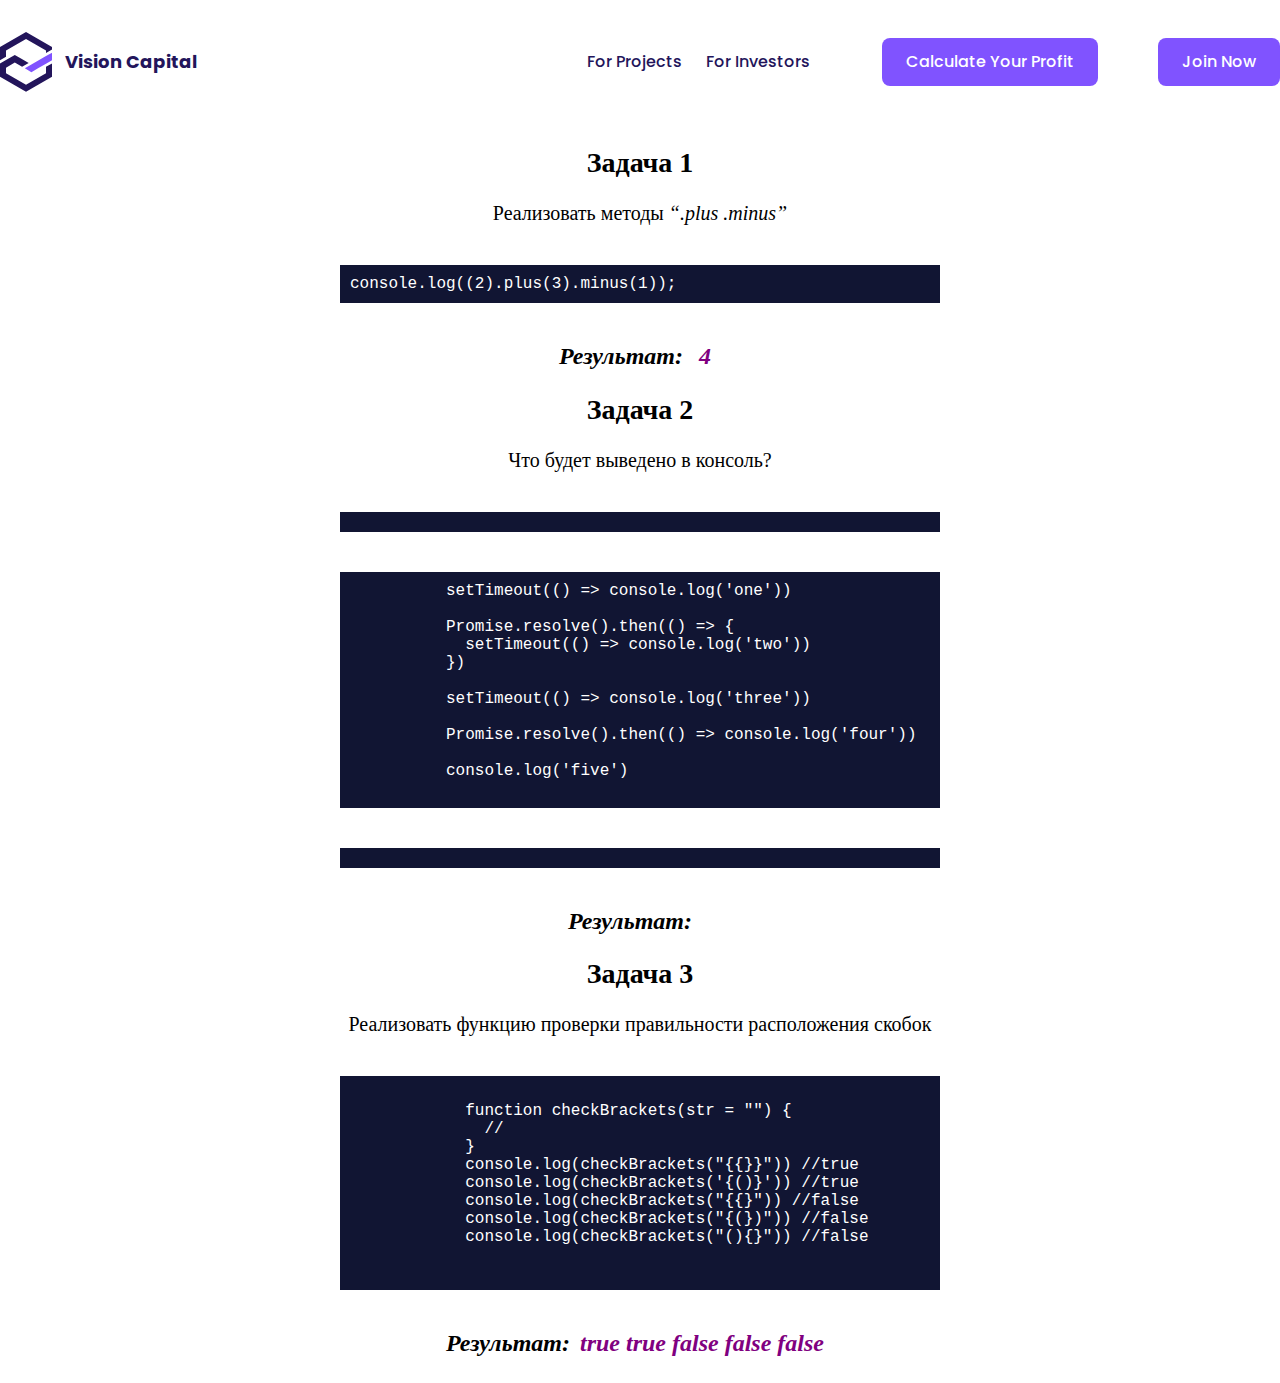
==== experiments.html @ 62e40c12 "Страница For Projects, первые три задания из 3 части" ====
<!DOCTYPE html>
<html lang="en">

<head>
  <meta charset="UTF-8">
  <meta name="viewport" content="width=device-width, initial-scale=1.0">
  <title>Experiments</title>
  <link rel="stylesheet" href="./css/styles.css">
  <link rel="stylesheet" href="./css/experiments.css">
  <script src="./js/calculator.js" defer></script>
  <script src="./js/experiments.js" defer></script>
</head>

<body>
  <header class="header container">
    <nav class="nav">
      <a href="index.html" class="nav__logo">
        <img src="./img/logo.svg" alt="Logo" class="nav__logo-img">
        <p class="nav__logo-text">Vision Capital</p>
      </a>
      <div class="nav__pages">
        <a href="./experiments.html" class="nav__link">For Projects</a>
        <a href="#" class="nav__link">For investors</a>
        <button class="nav__registration-link" id="activator">Calculate your profit</button>
        <div class="calculator__wrapper">
          <form action="#" class="calculator" name="calculator">
            <input type="text" class="calculator__screen" readonly autocomplete="off" id="screen">
            <div class="calculator__buttons">
              <div class="calculator__row">
                <button class="calculator__button">7</button>
                <button class="calculator__button">8</button>
                <button class="calculator__button">9</button>
                <button class="calculator__button" id="add">+</button>
              </div>
              <div class="calculator__row">
                <button class="calculator__button">4</button>
                <button class="calculator__button">5</button>
                <button class="calculator__button">6</button>
                <button class="calculator__button" id="subtract">-</button>
              </div>
              <div class="calculator__row">
                <button class="calculator__button">1</button>
                <button class="calculator__button">2</button>
                <button class="calculator__button">3</button>
                <button class="calculator__button" id="multyply">*</button>
              </div>
              <div class="calculator__row">
                <button class="calculator__button" id="enter">=</button>
                <button class="calculator__button">0</button>
                <button class="calculator__button" id="clear">C</button>
                <button class="calculator__button" id="divide">/</button>
              </div>
            </div>
          </form>
        </div>
        <a href="#" class="nav__registration-link">Join now</a>
      </div>
    </nav>
  </header>
  <main class="main">
    <div class="task">
      <h2 class="task__heading">Задача 1</h2>
      <p class="task__description">Реализовать методы <q class="quote">.plus .minus</q></p>
      <code class="code">
        console.log((2).plus(3).minus(1));
      </code>
      <div class="label">Результат: <span class="result" id="task1"></span></div>
    </div>
    <div class="task">
      <h2 class="task__heading">Задача 2</h2>
      <p class="task__description">Что будет выведено в консоль?
        <code class="code">
          <pre>
          setTimeout(() => console.log('one'))

          Promise.resolve().then(() => {
            setTimeout(() => console.log('two'))
          })

          setTimeout(() => console.log('three'))

          Promise.resolve().then(() => console.log('four'))

          console.log('five')
          </pre>
        </code>
      </p>
      <div class="label">Результат:<span class="result" id="task2"></span></div>
      
    </div>
    <div class="task">
      <h2 class="task__heading">Задача 3</h2>
      <p class="task__description">Реализовать функцию проверки правильности расположения скобок</p>
        <code class="code">
          <pre>
            function checkBrackets(str = "") {
              //
            }
            console.log(checkBrackets("{{}}")) //true
            console.log(checkBrackets('{()}')) //true
            console.log(checkBrackets("{{}")) //false
            console.log(checkBrackets("{(})")) //false
            console.log(checkBrackets("(){}")) //false
          </pre>
        </code>
      <div class="label">Результат:<span class="result" id="task3"></span></div>
      
    </div>
  </main>
</body>

</html>
---- css/styles.css ----
@charset "UTF-8";
@import url("https://fonts.googleapis.com/css2?family=Poppins:wght@400;500;600;700&display=swap");
body {
  margin: 0;
}
body a {
  text-decoration: none;
  color: inherit;
}

.container {
  max-width: 1440px;
  width: 100%;
  margin: 0 auto;
}

.heading-h2 {
  font-size: 52px;
  font-family: "Poppins", sans-serif;
  font-weight: 700;
  line-height: 64px;
  color: #23155b;
  letter-spacing: 1.04px;
}

.heading-description {
  font-size: 18px;
  font-family: "Poppins", sans-serif;
  font-weight: 400;
  line-height: 28px;
  color: #23155b;
}

.text_accented {
  color: #8053ff;
}

.link-button {
  width: 232px;
  text-align: center;
  padding: 12px 24px;
  -webkit-box-sizing: border-box;
          box-sizing: border-box;
  margin: 0 10px 10px 0;
  border: 1px solid #8053ff;
  border-radius: 8px;
  background-color: #fff;
  font-size: 18px;
  font-family: "Poppins", sans-serif;
  font-weight: 500;
  line-height: 36px;
  color: #8053ff;
}
.link-button:hover, .link-button:active {
  background-color: #8053ff;
  color: white;
}

.header {
  padding: 24px 0;
  -webkit-box-sizing: border-box;
          box-sizing: border-box;
}

.nav {
  display: -webkit-box;
  display: -ms-flexbox;
  display: flex;
  -ms-flex-wrap: wrap;
      flex-wrap: wrap;
  -webkit-box-pack: justify;
      -ms-flex-pack: justify;
          justify-content: space-between;
  -webkit-box-align: center;
      -ms-flex-align: center;
          align-items: center;
}
.nav__logo {
  display: -webkit-box;
  display: -ms-flexbox;
  display: flex;
}
.nav__logo-text {
  font-size: 18px;
  font-family: "Poppins", sans-serif;
  font-weight: 700;
  line-height: 40px;
  color: #23155b;
  margin-left: 12px;
}
.nav__logo:hover {
  -webkit-transform: scale(1.1);
      -ms-transform: scale(1.1);
          transform: scale(1.1);
}
.nav__pages {
  display: -webkit-box;
  display: -ms-flexbox;
  display: flex;
  -ms-flex-wrap: wrap;
      flex-wrap: wrap;
  -webkit-box-align: center;
      -ms-flex-align: center;
          align-items: center;
}
.nav__link {
  font-size: 16px;
  font-family: "Poppins", sans-serif;
  font-weight: 500;
  line-height: 28px;
  color: #23155b;
  text-transform: capitalize;
  margin: 0 12px;
}
.nav__link:hover {
  -webkit-transform: scale(1.1);
      -ms-transform: scale(1.1);
          transform: scale(1.1);
}
.nav__registration-link {
  display: -webkit-box;
  display: -ms-flexbox;
  display: flex;
  -webkit-box-align: center;
      -ms-flex-align: center;
          align-items: center;
  padding: 12px 24px;
  height: 48px;
  -webkit-box-sizing: border-box;
          box-sizing: border-box;
  border-radius: 8px;
  background-color: #8053ff;
  text-transform: capitalize;
  font-size: 16px;
  font-family: "Poppins", sans-serif;
  font-weight: 500;
  line-height: 0px;
  color: #fff;
  margin: 0 0 0 60px;
  white-space: nowrap;
}
.nav__registration-link:hover, .nav__registration-link:active {
  background-color: #fff;
  color: #8053ff;
  outline: 1px solid #8053ff;
}

.intro {
  background: url(../img/waves_bg_header1.png) bottom left no-repeat, url(../img/waves_bg_header2.png) top right no-repeat;
  background-color: #fbfaff;
  display: -webkit-box;
  display: -ms-flexbox;
  display: flex;
  -webkit-box-orient: vertical;
  -webkit-box-direction: normal;
      -ms-flex-direction: column;
          flex-direction: column;
  -webkit-box-align: center;
      -ms-flex-align: center;
          align-items: center;
  padding-top: 168px;
  padding-bottom: 168px;
  min-height: 596px;
  -webkit-box-sizing: border-box;
          box-sizing: border-box;
}
.intro__heading {
  text-align: center;
  margin: 0;
  font-size: 64px;
  font-family: "Poppins", sans-serif;
  font-weight: 700;
  line-height: 96px;
  color: #23155b;
  width: 100%;
}
.intro__description {
  text-align: center;
  margin: 0 auto 40px;
  font-size: 24px;
  font-family: "Poppins", sans-serif;
  font-weight: 400;
  line-height: 36px;
  color: #23155b;
}

.pipeline {
  margin: 200px auto 0;
  padding: 0 130px;
  -webkit-box-sizing: border-box;
          box-sizing: border-box;
}
.pipeline__heading {
  text-align: center;
  font-size: 24px;
  font-family: "Poppins", sans-serif;
  font-weight: 500;
  line-height: 36px;
  color: #23155b;
  position: relative;
}
.pipeline__heading::before {
  display: block;
  content: "";
  position: absolute;
  height: 2px;
  top: 18px;
  left: 0;
  width: 40%;
  background-color: #f4f5f4;
}
.pipeline__heading::after {
  display: block;
  content: "";
  position: absolute;
  height: 2px;
  top: 18px;
  right: 0;
  width: 40%;
  background-color: #f4f5f4;
}
.pipeline__heading_wide {
  text-align: center;
  font-size: 24px;
  font-family: "Poppins", sans-serif;
  font-weight: 500;
  line-height: 36px;
  color: #23155b;
  position: relative;
}
.pipeline__heading_wide::before {
  display: block;
  content: "";
  position: absolute;
  height: 2px;
  top: 18px;
  left: 0;
  width: 25%;
  background-color: #f4f5f4;
}
.pipeline__heading_wide::after {
  display: block;
  content: "";
  position: absolute;
  height: 2px;
  top: 18px;
  right: 0;
  width: 25%;
  background-color: #f4f5f4;
}
.pipeline__companies {
  display: -webkit-box;
  display: -ms-flexbox;
  display: flex;
  -ms-flex-wrap: wrap;
      flex-wrap: wrap;
  -webkit-box-pack: justify;
      -ms-flex-pack: justify;
          justify-content: space-between;
  list-style-type: none;
  margin: 48px auto;
}

.cons {
  display: -webkit-box;
  display: -ms-flexbox;
  display: flex;
  margin: 200px auto;
  padding: 0 130px;
  -webkit-box-sizing: border-box;
          box-sizing: border-box;
  -webkit-box-pack: justify;
      -ms-flex-pack: justify;
          justify-content: space-between;
}
.cons__heading {
  font-size: 52px;
  font-family: "Poppins", sans-serif;
  font-weight: 700;
  line-height: 64px;
  color: #23155b;
  letter-spacing: 1.04px;
  width: 33%;
  height: 100%;
  text-align: left;
  margin: 0;
}
.cons__list {
  list-style-type: none;
  padding: 0;
  margin: 0;
  counter-reset: li;
}
.cons__list-element {
  display: -webkit-box;
  display: -ms-flexbox;
  display: flex;
  -ms-flex-wrap: wrap;
      flex-wrap: wrap;
  -webkit-box-align: center;
      -ms-flex-align: center;
          align-items: center;
  padding: 24px 24px 24px 61px;
  -webkit-box-sizing: border-box;
          box-sizing: border-box;
  width: 580px;
  min-height: 120px;
  margin: 0 0 12px 0;
  border-radius: 8px;
  background-color: #fff;
  -webkit-box-shadow: 0px 14px 64px -4px rgba(35, 21, 91, 0.05), 0px 8px 12px -6px rgba(35, 21, 91, 0.05);
          box-shadow: 0px 14px 64px -4px rgba(35, 21, 91, 0.05), 0px 8px 12px -6px rgba(35, 21, 91, 0.05);
  position: relative;
}
.cons__list-element::before {
  position: absolute;
  top: 32px;
  left: 30px;
  width: 30px;
  height: 30px;
  counter-increment: li;
  content: "0" counter(li);
  font-size: 24px;
  font-family: "Poppins", sans-serif;
  font-weight: 700;
  line-height: 28px;
  color: #8053ff;
}
.cons__list-element-text {
  margin: 0 150px 0 12px;
  font-size: 18px;
  font-family: "Poppins", sans-serif;
  font-weight: 500;
  line-height: 28px;
  color: #23155b;
}

.vision {
  padding: 200px 130px;
  -webkit-box-sizing: border-box;
          box-sizing: border-box;
}
.vision__wrapper {
  border-radius: 250px 0px 0px 0px;
  background: url(../img/wawes_bg_answer.png) top left no-repeat, -webkit-gradient(linear, left top, left bottom, color-stop(29.73%, #fbfaff), to(#fff));
  background: url(../img/wawes_bg_answer.png) top left no-repeat, linear-gradient(180deg, #fbfaff 29.73%, #fff 100%);
}
.vision__heading {
  position: relative;
  margin: 0;
}
.vision__heading::before {
  position: absolute;
  content: "— For Projects";
  font-size: 18px;
  font-family: "Poppins", sans-serif;
  font-weight: 600;
  line-height: 28px;
  color: #8053ff;
  top: -36px;
  letter-spacing: 0;
}
.vision__description {
  max-width: 616px;
  width: 100%;
  margin: 12px 0 40px;
}
.vision__list {
  list-style-type: none;
  padding: 0;
  margin: 0;
  display: -webkit-box;
  display: -ms-flexbox;
  display: flex;
  -ms-flex-wrap: wrap;
      flex-wrap: wrap;
  -webkit-box-pack: justify;
      -ms-flex-pack: justify;
          justify-content: space-between;
  width: 100%;
}
.vision__list-element {
  padding: 24px 24px 24px 60px;
  -webkit-box-sizing: border-box;
          box-sizing: border-box;
  background-color: #fff;
  border-radius: 8px;
  -webkit-box-shadow: 0px 14px 64px -4px rgba(35, 21, 91, 0.05), 0px 8px 12px -6px rgba(35, 21, 91, 0.05);
          box-shadow: 0px 14px 64px -4px rgba(35, 21, 91, 0.05), 0px 8px 12px -6px rgba(35, 21, 91, 0.05);
  margin: 0 0 20px 0;
  max-width: 580px;
  width: 100%;
  position: relative;
}
.vision__list-element::before {
  position: absolute;
  content: url(../img/UI/Tick.svg);
  display: block;
  top: 20px;
  left: 24px;
  width: 24px;
  height: 24px;
}
.vision__list-element-text {
  font-size: 14px;
  font-family: "Poppins", sans-serif;
  font-weight: 400;
  line-height: 24px;
  color: #928cab;
  margin: 0;
}
.vision__list-element-text_accented {
  font-size: 16px;
  font-family: "Poppins", sans-serif;
  font-weight: 500;
  line-height: 0;
  color: #23155b;
}
.vision__links {
  margin: 40px 0 0 0;
}

.potential {
  padding: 200px 130px;
  -webkit-box-sizing: border-box;
          box-sizing: border-box;
}
.potential__heading {
  position: relative;
  margin: 0 0 40px;
}
.potential__heading::before {
  position: absolute;
  content: "— For Investors";
  font-size: 18px;
  font-family: "Poppins", sans-serif;
  font-weight: 600;
  line-height: 28px;
  color: #8053ff;
  top: -36px;
  letter-spacing: 0;
}
.potential__wrapper {
  border-radius: 0px 250px 0px 0px;
  background: url(../img/waves_bg_potential.png) top right no-repeat, -webkit-gradient(linear, left top, left bottom, color-stop(29.73%, #fbfaff), to(#fff));
  background: url(../img/waves_bg_potential.png) top right no-repeat, linear-gradient(180deg, #fbfaff 29.73%, #fff 100%);
}

.pie {
  padding: 0 130px;
  min-height: 1000px;
  -webkit-box-sizing: border-box;
          box-sizing: border-box;
  background-image: url(../img/logo_pie_bg.png);
  background-repeat: no-repeat;
  background-position: 100px center;
  display: -webkit-box;
  display: -ms-flexbox;
  display: flex;
  -webkit-box-pack: right;
      -ms-flex-pack: right;
          justify-content: right;
  -webkit-box-align: center;
      -ms-flex-align: center;
          align-items: center;
  position: relative;
}
.pie__picture {
  position: absolute;
  left: -200px;
  border-radius: 0px 200px 200px 0px;
}
.pie__content {
  display: -webkit-box;
  display: -ms-flexbox;
  display: flex;
  -webkit-box-orient: vertical;
  -webkit-box-direction: normal;
      -ms-flex-direction: column;
          flex-direction: column;
  width: 580px;
  margin: 0 120px 0 0;
}
.pie__heading {
  position: relative;
  max-width: 415px;
  width: 100%;
  margin: 0;
}
.pie__heading::before {
  display: block;
  position: absolute;
  top: -128px;
  content: "";
  background-image: url(../img/logo.svg);
  background-size: cover;
  background-repeat: no-repeat;
  width: 104px;
  height: 119px;
}

.footer {
  margin: 200px 0 0 0;
  background: url(../img/waves_bg_footer1.png) top left no-repeat, url(../img/waves_bg_footer2.png) bottom right no-repeat #23155b;
  border-radius: 250px 0 0 0;
  min-height: 918px;
}

.contacts {
  padding: 200px 130px;
  -webkit-box-sizing: border-box;
          box-sizing: border-box;
}
.contacts__heading {
  color: #fff;
  margin: 0;
  width: 437px;
}
.contacts__description {
  color: #d4cdef;
  margin: 12px 0 64px;
}
.contacts__wrapper {
  display: -webkit-box;
  display: -ms-flexbox;
  display: flex;
  -webkit-box-pack: justify;
      -ms-flex-pack: justify;
          justify-content: space-between;
}
.contacts__form {
  max-width: 700px;
  width: 100%;
  display: -webkit-box;
  display: -ms-flexbox;
  display: flex;
  -ms-flex-wrap: wrap;
      flex-wrap: wrap;
  -webkit-box-pack: justify;
      -ms-flex-pack: justify;
          justify-content: space-between;
}
.contacts__form-field {
  width: 340px;
}
.contacts__form-label {
  font-size: 14px;
  font-family: "Poppins", sans-serif;
  font-weight: 400;
  line-height: 24px;
  color: #d4cdef;
  width: 100%;
}
.contacts__form-input {
  border-radius: 8px;
  border: 2px solid #f4f5f4;
  background-color: #fff;
  width: 100%;
  height: 48px;
  padding: 14px 12px;
  -webkit-box-sizing: border-box;
          box-sizing: border-box;
  outline: none;
  font-size: 18px;
  font-family: "Poppins", sans-serif;
  font-weight: 400;
  line-height: 14px;
  color: #23155b;
}
.contacts__form-submit-btn {
  margin: 40px 0 0 0;
  background-color: #8053ff;
  color: #fff;
}
.contacts__form-submit-btn:hover, .contacts__form-submit-btn:active {
  background-color: #fff;
  color: #8053ff;
  cursor: pointer;
}
.contacts__links {
  display: -webkit-box;
  display: -ms-flexbox;
  display: flex;
  -ms-flex-wrap: wrap;
      flex-wrap: wrap;
  -ms-flex-item-align: end;
      align-self: flex-end;
  max-width: 458px;
  width: 100%;
  -webkit-box-pack: right;
      -ms-flex-pack: right;
          justify-content: right;
  font-style: normal;
}
.contacts__list {
  margin: 0 0 32px;
  padding: 0;
  max-width: 212px;
  height: 32px;
  width: 100%;
  list-style-type: none;
  display: -webkit-box;
  display: -ms-flexbox;
  display: flex;
  -webkit-box-pack: right;
      -ms-flex-pack: right;
          justify-content: right;
}
.contacts__list-element {
  margin: 0 0 0 24px;
}
.contacts__list-element:hover {
  -webkit-transform: scale(1.2);
      -ms-transform: scale(1.2);
          transform: scale(1.2);
}
.contacts__list-element:nth-child(1) {
  background: url(../img/UI/Facebook.png);
}
.contacts__list-element:nth-child(2) {
  background: url(../img/UI/Twitter.png);
}
.contacts__list-element:nth-child(3) {
  background: url(../img/UI/Telegram.png);
}
.contacts__list-element:nth-child(4) {
  background: url(../img/UI/Github.png);
}
.contacts__list-link {
  display: block;
  width: 32px;
  height: 32px;
  border-radius: 50%;
  text-decoration: none;
}
.contacts__text-links {
  display: -webkit-box;
  display: -ms-flexbox;
  display: flex;
  -ms-flex-pack: distribute;
      justify-content: space-around;
}
.contacts__text-link {
  font-size: 14px;
  font-family: "Poppins", sans-serif;
  font-weight: 500;
  line-height: normal;
  color: #d4cdef;
  text-decoration: underline;
  display: block;
  margin-left: 40px;
}
.contacts__text-link:hover {
  -webkit-transform: scale(1.05);
      -ms-transform: scale(1.05);
          transform: scale(1.05);
}

#activator {
  border: none;
  cursor: pointer;
}

.calculator {
  position: absolute;
  visibility: hidden;
  top: 50px;
  left: -360px;
  width: 360px;
  background-color: #fff;
  padding: 30px;
  border: 2px solid #8053ff;
  -webkit-box-sizing: border-box;
          box-sizing: border-box;
  border-radius: 20px;
  opacity: 0;
  -webkit-transition: opacity 0.2s linear;
  transition: opacity 0.2s linear;
}
.calculator__wrapper {
  position: relative;
}
.calculator_active {
  opacity: 1;
  visibility: visible;
}
.calculator__screen {
  display: block;
  width: 100%;
  margin: 0 auto 20px;
  height: 50px;
  outline: none;
  border: 2px solid #8053ff;
  -webkit-box-sizing: border-box;
          box-sizing: border-box;
  border-radius: 8px;
  font-size: 18px;
  font-family: "Poppins", sans-serif;
  font-weight: 500;
  line-height: normal;
  color: #23155b;
  padding: 10px 20px;
  letter-spacing: 2px;
  text-align: right;
}
.calculator__buttons {
  display: -webkit-box;
  display: -ms-flexbox;
  display: flex;
  -webkit-box-orient: vertical;
  -webkit-box-direction: normal;
      -ms-flex-direction: column;
          flex-direction: column;
  -webkit-box-align: center;
      -ms-flex-align: center;
          align-items: center;
}
.calculator__row {
  margin: 0 0 3px 0;
}
.calculator__button {
  width: 70px;
  height: 50px;
  background-color: #fff;
  border: 2px solid #8053ff;
  -webkit-box-sizing: border-box;
          box-sizing: border-box;
  font-size: 24px;
  font-family: "Poppins", sans-serif;
  font-weight: 500;
  line-height: 24px;
  color: #23155b;
  cursor: pointer;
}
.calculator__button:hover, .calculator__button:active {
  background-color: #8053ff;
  color: #fff;
  -webkit-transform: scale(1.05);
      -ms-transform: scale(1.05);
          transform: scale(1.05);
}

@media screen and (max-width: 768px) {
  .nav__logo {
    margin: 0 0 0 15px;
  }
  .cons {
    -webkit-box-orient: vertical;
    -webkit-box-direction: normal;
        -ms-flex-direction: column;
            flex-direction: column;
    -webkit-box-align: center;
        -ms-flex-align: center;
            align-items: center;
  }
  .cons__heading {
    text-align: center;
    width: 100%;
    margin: 0 0 15px 0;
  }
  .pie__picture {
    width: 30%;
    height: 30%;
    left: initial;
    right: 0;
    border-radius: 75px 0 0 75px;
  }
  .contacts__heading {
    width: initial;
    text-align: center;
  }
  .contacts__description {
    text-align: center;
  }
  .contacts__wrapper {
    -webkit-box-orient: vertical;
    -webkit-box-direction: normal;
        -ms-flex-direction: column;
            flex-direction: column;
  }
  .contacts__form {
    -webkit-box-pack: center;
        -ms-flex-pack: center;
            justify-content: center;
  }
  .contacts__links {
    max-width: initial;
    margin: 60px auto 0;
    -webkit-box-pack: center;
        -ms-flex-pack: center;
            justify-content: center;
    -ms-flex-wrap: wrap;
        flex-wrap: wrap;
  }
  .contacts__text-links {
    width: inherit;
  }
  .contacts__text-link {
    margin: 0;
  }
}
---- css/experiments.css ----
.task__heading {
  font-size: 28px;
  text-align: center;
}

.task__description {
  font-size: 20px;
  text-align: center;
}

.code {
  display: block;
  margin: 40px auto;
  width: 600px;
  padding: 10px;
  box-sizing: border-box;
  text-align: left;
  font-size: 16px;
  background-color: #111533;
  color: white;
}

.label {
  font-size: 24px;
  font-weight: 700;
  font-style: italic;
  text-align: center;
}

.result {
  padding: 5px 10px;
  box-sizing: border-box;
  font-size: 24px;
  color: purple;
}

.quote {
  font-style: italic;
}
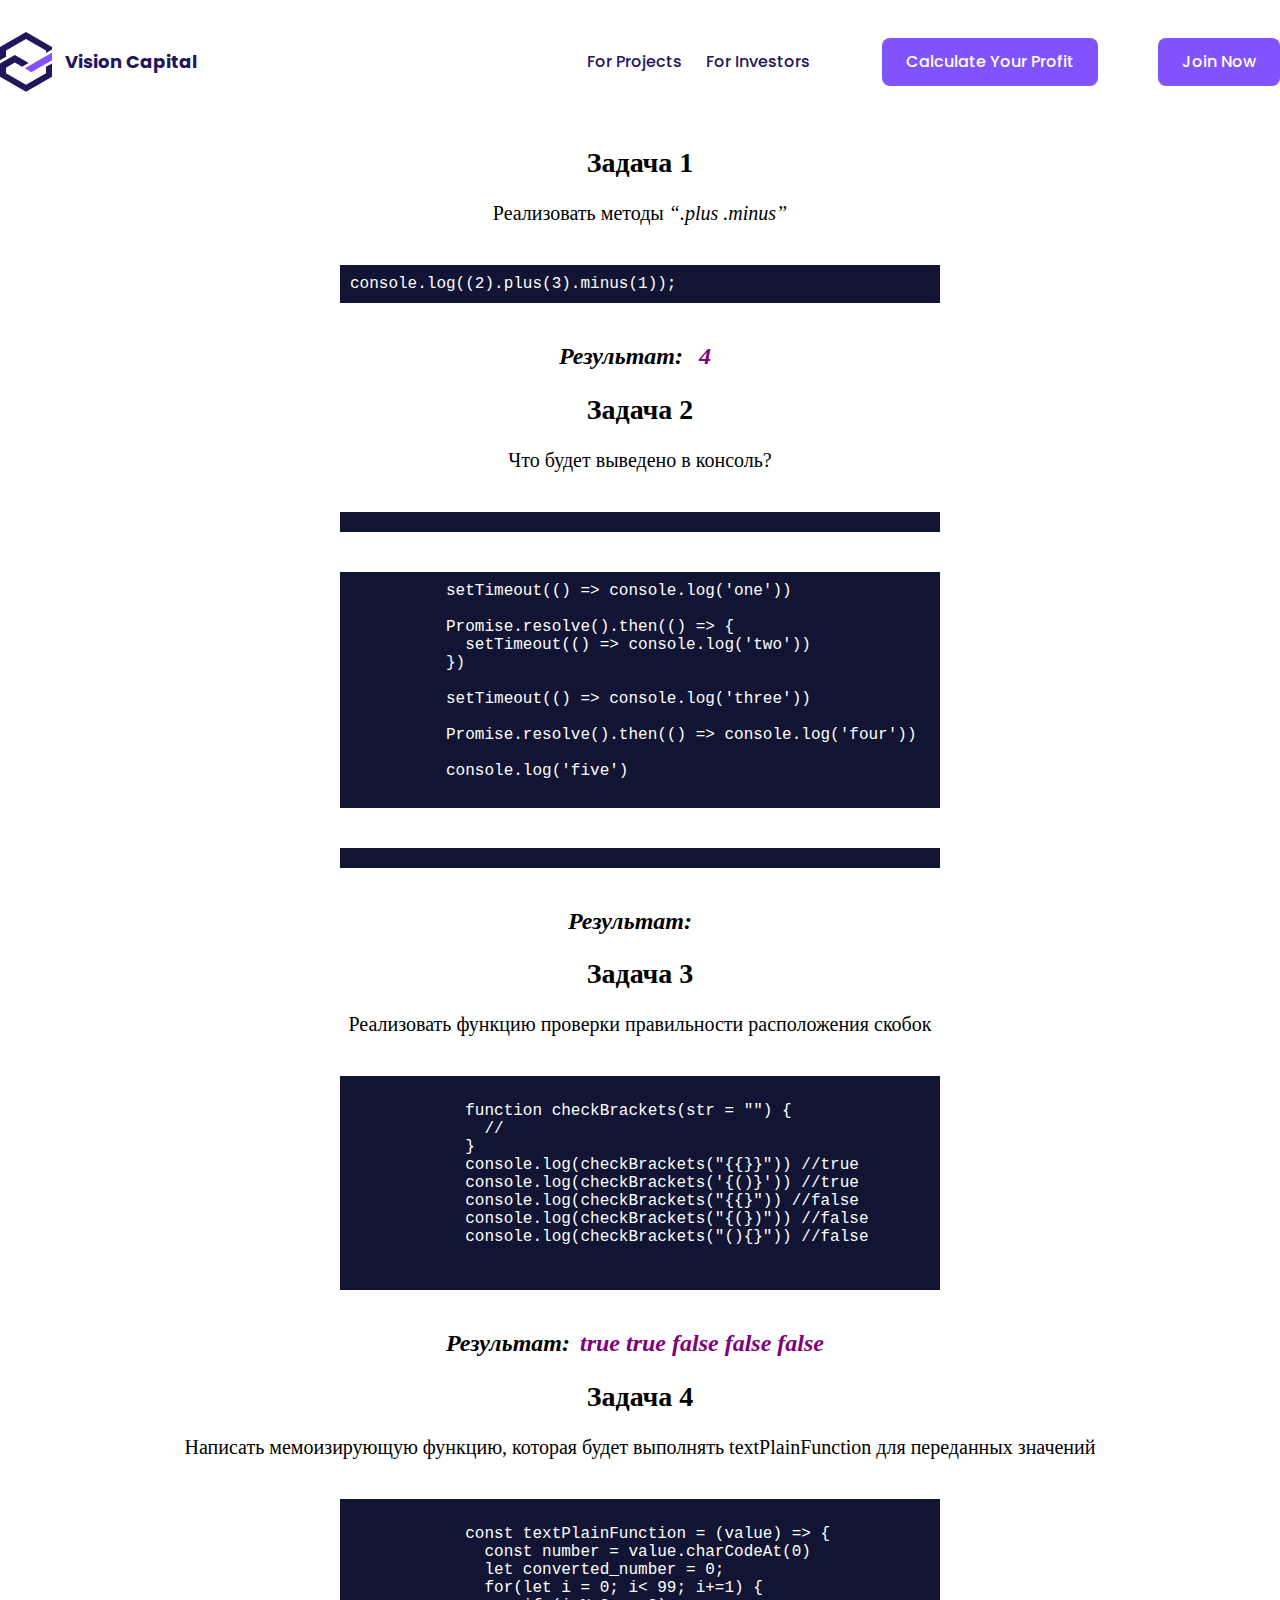
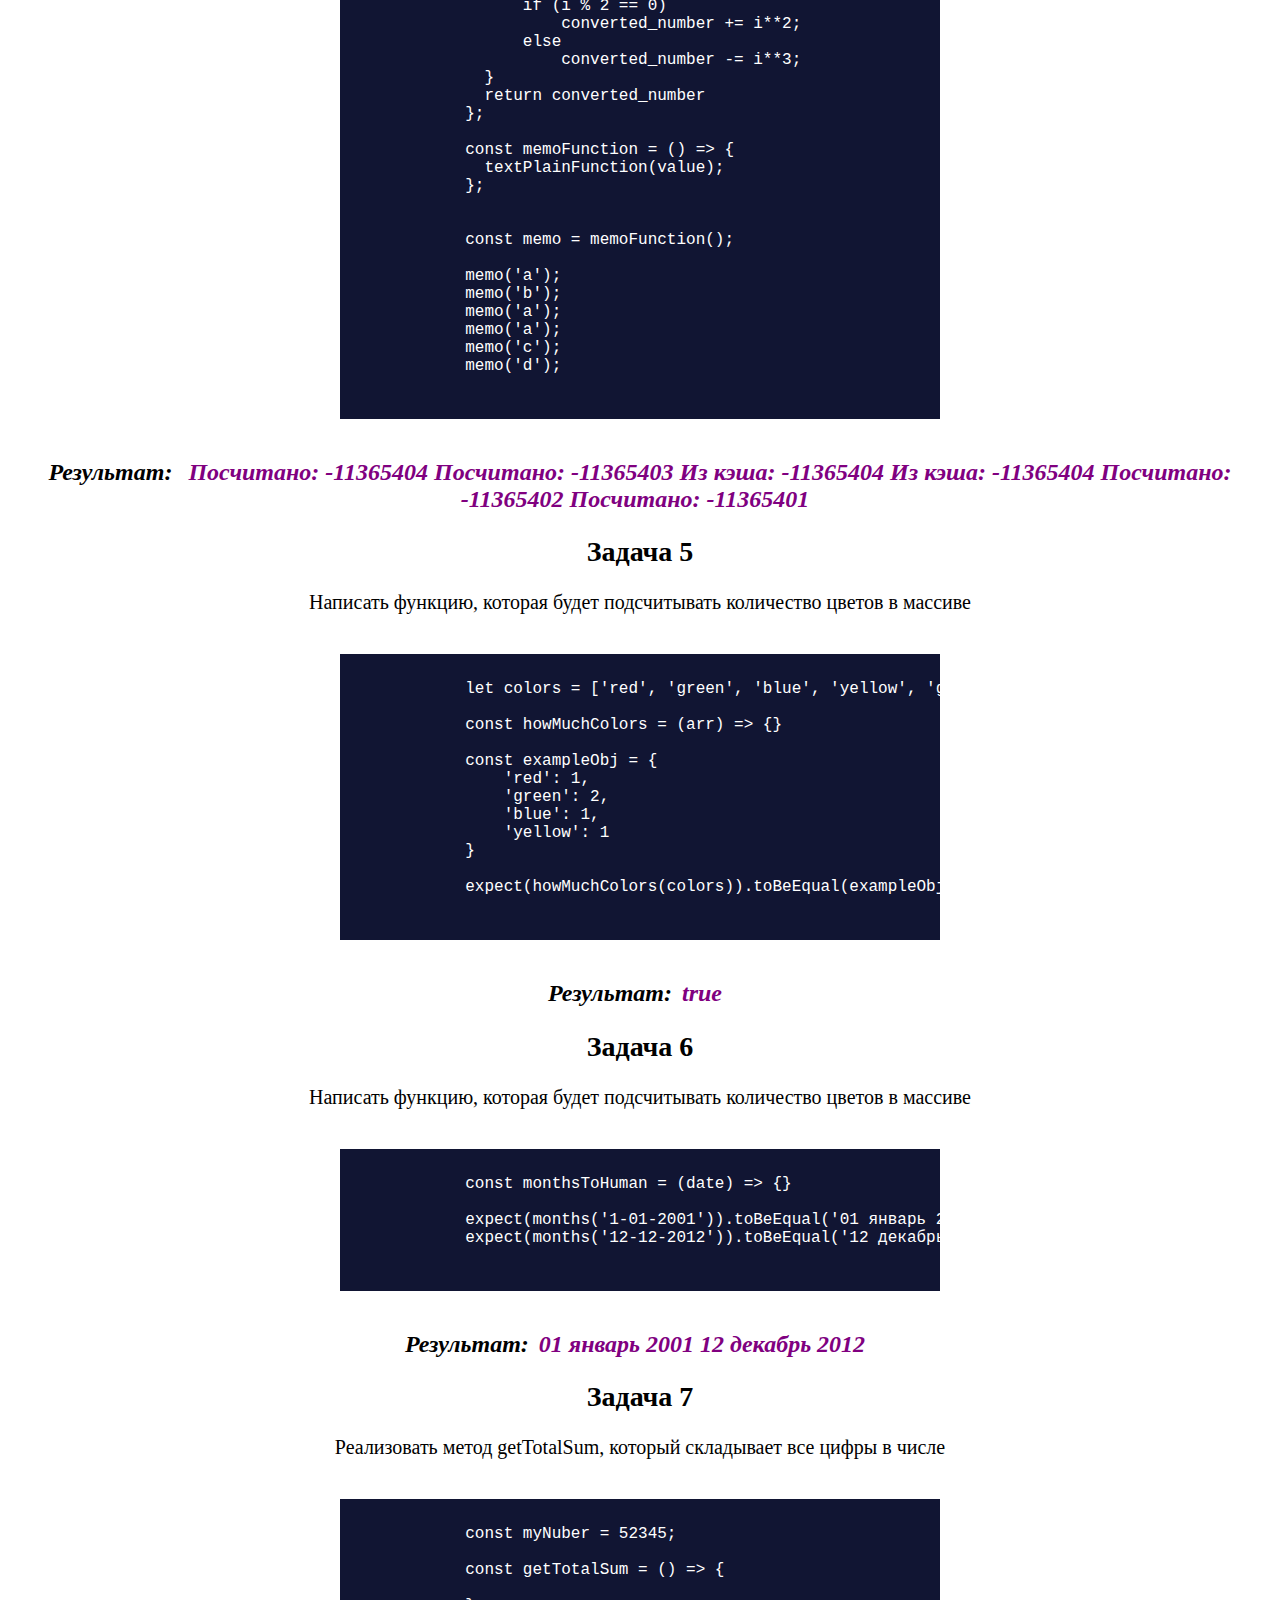
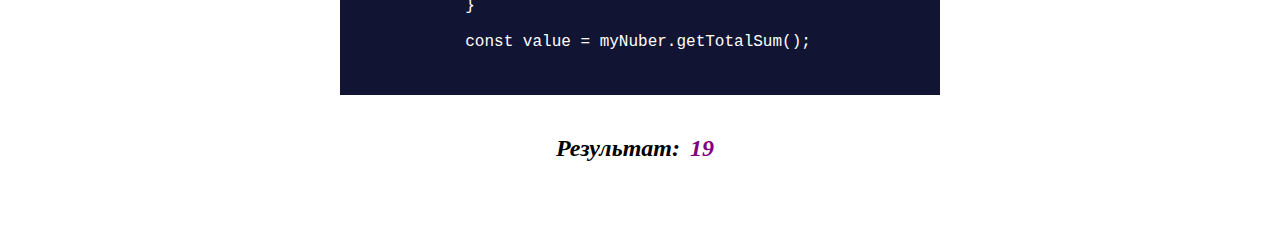
==== commit 1a3fb02f: "Завершены 7 задач для собеседований из 7" ====
--- a/experiments.html
+++ b/experiments.html
@@ -106,6 +106,95 @@
       <div class="label">Результат:<span class="result" id="task3"></span></div>
       
     </div>
+    <div class="task">
+      <h2 class="task__heading">Задача 4</h2>
+      <p class="task__description">Написать мемоизирующую функцию, которая будет выполнять textPlainFunction для переданных значений
+      </p>
+        <code class="code">
+          <pre>
+            const textPlainFunction = (value) => {
+              const number = value.charCodeAt(0)
+              let converted_number = 0;
+              for(let i = 0; i< 99; i+=1) {
+                  if (i % 2 == 0)
+                      converted_number += i**2;
+                  else
+                      converted_number -= i**3;
+              }
+              return converted_number
+            };
+            
+            const memoFunction = () => {
+              textPlainFunction(value);
+            };
+            
+            
+            const memo = memoFunction();
+            
+            memo('a');
+            memo('b');
+            memo('a');
+            memo('a');
+            memo('c');
+            memo('d');
+          </pre>
+        </code>
+      <div class="label">Результат:<span class="result" id="task4"></span></div>
+      
+    </div>
+    <div class="task">
+      <h2 class="task__heading">Задача 5</h2>
+      <p class="task__description">Написать функцию, которая будет подсчитывать количество цветов в массиве
+      </p>
+        <code class="code">
+          <pre>
+            let colors = ['red', 'green', 'blue', 'yellow', 'green'];
+
+            const howMuchColors = (arr) => {}
+
+            const exampleObj = {
+                'red': 1,
+                'green': 2,
+                'blue': 1,
+                'yellow': 1
+            }
+
+            expect(howMuchColors(colors)).toBeEqual(exampleObj);
+          </pre>
+        </code>
+      <div class="label">Результат:<span class="result" id="task5"></span></div>
+    </div>
+    <div class="task">
+      <h2 class="task__heading">Задача 6</h2>
+      <p class="task__description">Написать функцию, которая будет подсчитывать количество цветов в массиве
+      </p>
+        <code class="code">
+          <pre>
+            const monthsToHuman = (date) => {}
+          
+            expect(months('1-01-2001')).toBeEqual('01 январь 2001');
+            expect(months('12-12-2012')).toBeEqual('12 декабрь 2012');
+          </pre>
+        </code>
+      <div class="label">Результат:<span class="result" id="task6"></span></div>
+    </div>
+    <div class="task">
+      <h2 class="task__heading">Задача 7</h2>
+      <p class="task__description">Реализовать метод getTotalSum, который складывает все цифры в числе
+      </p>
+        <code class="code">
+          <pre>
+            const myNuber = 52345;
+
+            const getTotalSum = () => {
+                
+            }
+
+            const value = myNuber.getTotalSum();
+          </pre>
+        </code>
+      <div class="label">Результат:<span class="result" id="task7"></span></div>
+    </div>
   </main>
 </body>
 
